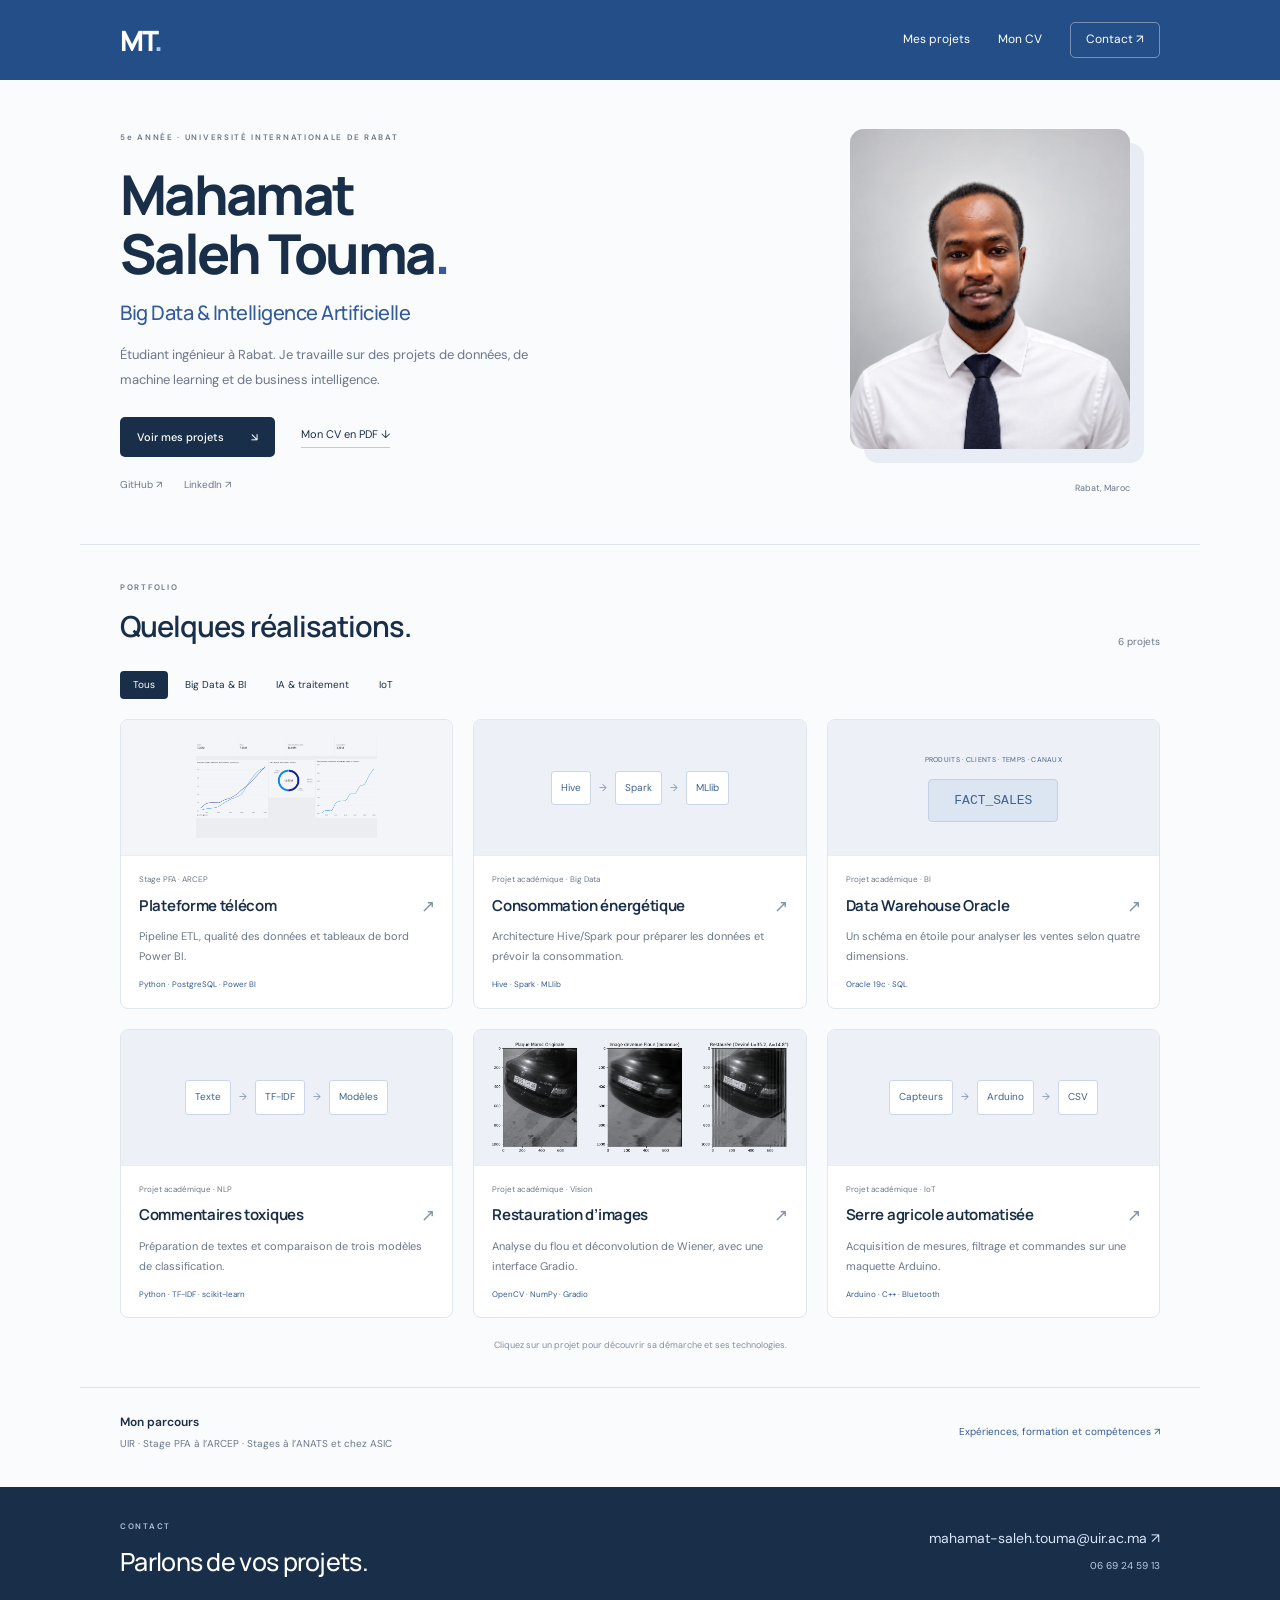
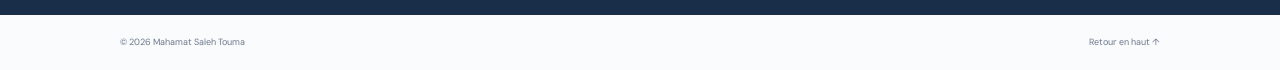
==== index.html @ 00eb1ace "Publier le portfolio Big Data et IA" ====
<!doctype html>
<html lang="fr">
<head><meta charset="utf-8"><meta name="viewport" content="width=device-width,initial-scale=1"><meta name="theme-color" content="#122e3b"><meta name="description" content="Portfolio de Mahamat Saleh Touma, élève ingénieur en 5e année Big Data et Intelligence Artificielle à l’UIR. Expériences, formation et projets en données, IA, BI et IoT."><title>Mahamat Saleh Touma | Big Data & Intelligence Artificielle</title><link rel="icon" href="data:image/svg+xml,%3Csvg xmlns='http://www.w3.org/2000/svg' viewBox='0 0 64 64'%3E%3Crect width='64' height='64' rx='14' fill='%23122e3b'/%3E%3Ctext x='32' y='43' text-anchor='middle' font-family='Arial' font-size='34' fill='%2389d4bd'%3EM%3C/text%3E%3C/svg%3E"><script src="app.js" defer></script><meta property="og:title" content="Mahamat Saleh Touma — Big Data & Intelligence Artificielle"><meta property="og:description" content="Mon parcours à l’UIR, mes expériences et mes projets en données, IA, BI et IoT."><meta property="og:type" content="website"><meta property="og:url" content="https://toumaj1.github.io/"><meta property="og:image" content="https://toumaj1.github.io/social-preview.png"><link rel="canonical" href="https://toumaj1.github.io/"><link rel="stylesheet" href="compact.css"></head><body><a class="skip" href="#contenu">Aller au contenu</a><header class="wrap"><a class="brand" href="#accueil" aria-label="Mahamat Saleh Touma, accueil">MT<span>.</span></a><button class="menu-toggle" aria-controls="navigation" aria-expanded="false">Menu ☰</button><nav id="navigation" aria-label="Navigation principale"><a href="#projets">Mes projets</a><a href="cv.html">Mon CV</a><a class="nav-contact" href="#contact">Contact ↗</a></nav></header>
<main id="contenu"><section class="hero wrap" id="accueil"><div class="hero-copy"><p class="eyebrow">5e ANNÉE · UNIVERSITÉ INTERNATIONALE DE RABAT</p><h1>Mahamat<br>Saleh Touma<span>.</span></h1><h2>Big Data & Intelligence Artificielle</h2><p class="hero-description">Étudiant ingénieur à Rabat. Je travaille sur des projets de données, de machine learning et de business intelligence.</p><div class="hero-actions"><a class="button" href="#projets">Voir mes projets <span>↘</span></a><a class="cv-download" href="cv-mahamat-saleh-touma.pdf" download>Mon CV en PDF ↓</a></div><div class="hero-social"><a href="https://github.com/toumaj1" target="_blank" rel="noopener noreferrer">GitHub ↗</a><a href="https://www.linkedin.com/in/mahamat-saleh-touma-a83767278" target="_blank" rel="noopener noreferrer">LinkedIn ↗</a></div></div><div class="hero-photo"><img src="portrait.png" alt="Portrait de Mahamat Saleh Touma" width="1130" height="1392"><span>Rabat, Maroc</span></div></section>
<section class="projects wrap" id="projets"><div class="projects-heading"><div><p class="eyebrow">PORTFOLIO</p><h2>Quelques réalisations.</h2></div><span class="project-count">6 projets</span></div><div class="filters" role="group" aria-label="Filtrer les projets"><button data-filter="all" class="active" aria-pressed="true">Tous</button><button data-filter="engineering" aria-pressed="false">Big Data & BI</button><button data-filter="ml" aria-pressed="false">IA & traitement</button><button data-filter="iot" aria-pressed="false">IoT</button></div><div class="project-grid"><article class="project-card" data-category="engineering"><button class="project-open" data-project="arcep"><div class="project-preview arcep"><img src="arcep-dashboard.png" alt="Tableau de bord Power BI du projet ARCEP" width="718" height="400" loading="lazy"></div><div class="project-copy"><p class="project-kind">Stage PFA · ARCEP</p><h3>Plateforme télécom<span aria-hidden="true">↗</span></h3><p class="project-summary">Pipeline ETL, qualité des données et tableaux de bord Power BI.</p><p class="project-tools">Python · PostgreSQL · Power BI</p></div></button></article><article class="project-card" data-category="engineering"><button class="project-open" data-project="energy"><div class="project-preview energy"><div class="project-symbol"><span>Hive</span><i>→</i><span>Spark</span><i>→</i><span>MLlib</span></div></div><div class="project-copy"><p class="project-kind">Projet académique · Big Data</p><h3>Consommation énergétique<span aria-hidden="true">↗</span></h3><p class="project-summary">Architecture Hive/Spark pour préparer les données et prévoir la consommation.</p><p class="project-tools">Hive · Spark · MLlib</p></div></button></article><article class="project-card" data-category="engineering"><button class="project-open" data-project="oracle"><div class="project-preview oracle"><div class="project-symbol oracle-symbol"><small>PRODUITS · CLIENTS · TEMPS · CANAUX</small><strong>FACT_SALES</strong></div></div><div class="project-copy"><p class="project-kind">Projet académique · BI</p><h3>Data Warehouse Oracle<span aria-hidden="true">↗</span></h3><p class="project-summary">Un schéma en étoile pour analyser les ventes selon quatre dimensions.</p><p class="project-tools">Oracle 19c · SQL</p></div></button></article><article class="project-card" data-category="ml"><button class="project-open" data-project="toxic"><div class="project-preview toxic"><div class="project-symbol"><span>Texte</span><i>→</i><span>TF-IDF</span><i>→</i><span>Modèles</span></div></div><div class="project-copy"><p class="project-kind">Projet académique · NLP</p><h3>Commentaires toxiques<span aria-hidden="true">↗</span></h3><p class="project-summary">Préparation de textes et comparaison de trois modèles de classification.</p><p class="project-tools">Python · TF-IDF · scikit-learn</p></div></button></article><article class="project-card" data-category="ml"><button class="project-open" data-project="vision"><div class="project-preview vision"><img src="vision-result.png" alt="Images originale, floutée et restaurée du notebook" width="1183" height="451" loading="lazy"></div><div class="project-copy"><p class="project-kind">Projet académique · Vision</p><h3>Restauration d’images<span aria-hidden="true">↗</span></h3><p class="project-summary">Analyse du flou et déconvolution de Wiener, avec une interface Gradio.</p><p class="project-tools">OpenCV · NumPy · Gradio</p></div></button></article><article class="project-card" data-category="iot"><button class="project-open" data-project="greenhouse"><div class="project-preview greenhouse"><div class="project-symbol"><span>Capteurs</span><i>→</i><span>Arduino</span><i>→</i><span>CSV</span></div></div><div class="project-copy"><p class="project-kind">Projet académique · IoT</p><h3>Serre agricole automatisée<span aria-hidden="true">↗</span></h3><p class="project-summary">Acquisition de mesures, filtrage et commandes sur une maquette Arduino.</p><p class="project-tools">Arduino · C++ · Bluetooth</p></div></button></article></div><p class="project-hint">Cliquez sur un projet pour découvrir sa démarche et ses technologies.</p></section>
<section class="profile-line wrap"><p><strong>Mon parcours</strong><br>UIR · Stage PFA à l’ARCEP · Stages à l’ANATS et chez ASIC</p><a href="cv.html">Expériences, formation et compétences ↗</a></section>
<section class="contact" id="contact"><div class="wrap"><div><p class="eyebrow">CONTACT</p><h2>Parlons de vos projets.</h2></div><div class="contact-details"><a class="email" href="mailto:mahamat-saleh.touma@uir.ac.ma">mahamat-saleh.touma@uir.ac.ma ↗</a><a href="tel:+212669245913">06 69 24 59 13</a></div></div></section></main><footer class="wrap"><span>© <span id="year">2026</span> Mahamat Saleh Touma</span><a href="#accueil">Retour en haut ↑</a></footer><dialog id="project-dialog" aria-labelledby="dialog-title"><div class="dialog-top"><span>FICHE PROJET</span><button id="close-dialog" aria-label="Fermer la fiche du projet">Fermer ×</button></div><div id="dialog-content"></div></dialog></body></html>
---- compact.css ----
@import url('https://fonts.googleapis.com/css2?family=DM+Sans:wght@400;500;600;700&family=Manrope:wght@400;500;600;700;800&display=swap');
:root{--ink:#192e49;--muted:#6b778b;--blue:#315b99;--line:#e0e5ed;--bg:#fafbfd}*{box-sizing:border-box}html{scroll-behavior:smooth;scroll-padding-top:30px}body{margin:0;background:var(--bg);font-family:'DM Sans',Arial,sans-serif;color:var(--ink);font-size:14px;line-height:1.65}a{color:inherit;text-decoration:none}button{font:inherit;color:inherit;cursor:pointer}button:focus-visible,a:focus-visible{outline:3px solid #80a1cf;outline-offset:5px}.wrap{max-width:1120px;padding:0 40px;margin:auto}header{height:80px;display:flex;align-items:center;justify-content:space-between;border-bottom:1px solid var(--line)}.brand{font-family:Manrope,sans-serif;font-size:28px;letter-spacing:-2px;font-weight:800}.brand span{color:var(--blue)}nav{display:flex;align-items:center;gap:28px;font-size:12px}.nav-contact{border:1px solid #cbd5e3;padding:7px 15px;border-radius:5px}a:hover{color:var(--blue)}h1,h2,h3,p{margin:0}h1,h2,h3{font-family:Manrope,Arial,sans-serif}h1{font-size:55px;letter-spacing:-2.7px;line-height:1.08;font-weight:750}h1>span{color:var(--blue)}.eyebrow{font-size:8px;font-weight:600;letter-spacing:1.7px;color:var(--muted)}.hero{display:grid;grid-template-columns:1.3fr .7fr;gap:70px;align-items:center;padding-top:49px;padding-bottom:48px}.hero .eyebrow{margin-bottom:20px}.hero h2{font-size:20px;line-height:1.5;font-weight:500;color:var(--blue);letter-spacing:-.5px;margin-top:15px}.hero-description{font-size:13px;line-height:1.9;color:var(--muted);max-width:440px;margin-top:15px}.hero-actions{display:flex;align-items:center;gap:26px;margin-top:24px}.button{background:var(--ink);color:white;display:inline-flex;gap:27px;padding:11px 17px;border-radius:5px;font-size:11px;font-weight:500}.button:hover{background:var(--blue);color:white}.cv-download{font-size:11px;border-bottom:1px solid #bfcbdc;padding-bottom:4px}.hero-social{display:flex;gap:22px;font-size:10px;color:var(--muted);margin-top:20px}.hero-photo{max-width:280px;justify-self:center;width:100%;position:relative}.hero-photo img{width:100%;height:320px;object-fit:cover;object-position:50% 31%;border-radius:14px;background:#e6e9ef;box-shadow:14px 14px 0 #e8edf5}.hero-photo>span{display:block;font-size:9px;margin-top:25px;color:var(--muted);text-align:right}.projects{padding-top:36px;padding-bottom:34px;border-top:1px solid var(--line)}.projects-heading{display:flex;justify-content:space-between;align-items:flex-end}.projects-heading .eyebrow{margin-bottom:9px}.projects h2{font-size:29px;font-weight:600;letter-spacing:-1px}.project-count{font-size:10px;color:var(--muted)}.filters{display:flex;gap:4px;margin:20px 0}.filters button{border:0;background:none;padding:6px 13px;font-size:10px;border-radius:4px}.filters button.active{background:var(--ink);color:white}.filters button:not(.active):hover{background:#e9eef6}.project-grid{display:grid;grid-template-columns:repeat(3,1fr);gap:20px}.project-card{background:white;border:1px solid #e0e6ef;border-radius:8px;overflow:hidden;transition:transform .2s,box-shadow .2s}.project-card:hover{transform:translateY(-3px);box-shadow:0 8px 24px #243c5b0b}.project-card[hidden]{display:none}.project-card>button{border:0;padding:0;background:none;width:100%;height:100%;text-align:left;display:block}.project-preview{height:136px;background:#edf1f7;display:flex;align-items:center;justify-content:center;padding:17px;border-bottom:1px solid #e9edf4}.project-preview img{display:block;width:100%;height:100%;object-fit:contain;mix-blend-mode:multiply}.project-preview.arcep{background:#f3f5f8}.project-preview.vision{padding:10px}.project-copy{padding:17px 18px 16px}.project-kind{font-size:8px;color:var(--muted);margin-bottom:8px}.project-copy h3{font-size:15px;font-weight:650;letter-spacing:-.3px;line-height:1.45;display:flex;justify-content:space-between;gap:7px}.project-copy h3>span{color:#8092ab;font-family:Arial;font-weight:400;font-size:17px}.project-summary{font-size:11px;color:var(--muted);line-height:1.8;margin-top:8px;min-height:40px}.project-tools{font-size:8px;line-height:1.7;color:var(--blue);margin-top:11px}.project-symbol{display:flex;gap:8px;align-items:center;justify-content:center;font-size:10px;width:100%;color:#41638f}.project-symbol>span{border:1px solid #cbd7e7;background:#fff;padding:8px 9px;border-radius:3px}.project-symbol>i{font-style:normal;color:#8096b2}.oracle-symbol{flex-direction:column;gap:13px}.oracle-symbol small{font-size:7px;letter-spacing:.3px}.oracle-symbol strong{font-family:monospace;font-weight:500;font-size:13px;background:#dce5f2;border:1px solid #c3d0e3;padding:10px 25px;border-radius:4px}.project-hint{font-size:9px;color:#8390a2;text-align:center;margin-top:20px}.profile-line{padding-top:23px;padding-bottom:24px;display:flex;align-items:center;justify-content:space-between;gap:30px;border-top:1px solid var(--line)}.profile-line p{font-size:10px;color:var(--muted);line-height:1.9}.profile-line strong{font-weight:600;color:var(--ink);font-size:12px}.profile-line a{font-size:10px;color:var(--blue)}.contact{background:#192e49;color:white;margin-top:10px}.contact>.wrap{padding-top:33px;padding-bottom:33px;display:flex;justify-content:space-between;align-items:center;gap:40px}.contact .eyebrow{color:#b3c5dd;margin-bottom:8px}.contact h2{font-size:25px;font-weight:500;letter-spacing:-.7px}.contact-details{display:flex;flex-direction:column;gap:8px;align-items:flex-end}.contact-details .email{font-size:14px;color:#d8e5f7}.contact-details>a:last-child{font-size:10px;color:#bbcde4}footer{padding-top:20px!important;padding-bottom:20px!important;display:flex;justify-content:space-between;font-size:9px;color:var(--muted)}.menu-toggle{display:none}.skip{position:absolute;top:-100px;background:white;padding:10px;z-index:5}.skip:focus{top:0}
dialog{width:min(780px,94vw);max-height:88vh;border:0;border-radius:9px;background:white;color:var(--ink);padding:0;box-shadow:0 20px 80px #0003}dialog::backdrop{background:#11263ec7;backdrop-filter:blur(4px)}.dialog-top{position:sticky;top:0;background:white;border-bottom:1px solid var(--line);padding:16px 26px;display:flex;justify-content:space-between;align-items:center;z-index:1}.dialog-top>span{font-size:8px;letter-spacing:1.5px}.dialog-top button{border:0;background:var(--ink);color:white;padding:6px 13px;font-size:10px;border-radius:4px}#dialog-content{padding:28px 32px 32px}#dialog-content .eyebrow{margin-bottom:14px}#dialog-content h2{font-size:27px;line-height:1.3;letter-spacing:-.8px;margin-bottom:17px}#dialog-content h3{font-size:17px;font-weight:600;letter-spacing:-.3px;margin:22px 0 8px}#dialog-content p{font-size:12px;line-height:1.9;color:#5c6c81}.tags{display:flex;flex-wrap:wrap;gap:6px}.tags span{background:#edf2f8;padding:3px 8px;font-size:9px;border-radius:3px;color:#42628a}#dialog-content .dialog-intro{margin-top:18px;font-size:13px}.dialog-flow{display:flex;flex-wrap:wrap;gap:7px;margin:20px 0}.dialog-flow span{border:1px solid var(--line);padding:6px 10px;font-size:10px}.dialog-flow span+span:before{content:'→';margin-right:8px;color:var(--blue)}#dialog-content img{width:100%;margin-top:24px}#dialog-content .note{background:#f2f5fa;border-left:2px solid #8fa9cd;padding:12px 15px;font-size:10px;margin-top:23px}.modal-open{overflow:hidden}
@media(max-width:900px){.wrap{padding-left:30px;padding-right:30px}.hero{gap:40px}.hero h1{font-size:48px}.hero-photo{max-width:245px}.hero-photo img{height:290px}.hero .eyebrow{font-size:7px}.hero h2{font-size:17px}.project-grid{gap:15px}.project-copy{padding:14px}.project-copy h3{font-size:14px}.project-summary{font-size:10px}.project-symbol{gap:5px;font-size:9px}.project-symbol>span{padding:7px}.contact-details .email{font-size:12px}}
@media(max-width:650px){html{scroll-padding-top:20px}.wrap{padding-left:23px;padding-right:23px}header{height:68px;position:relative}.brand{font-size:25px}.menu-toggle{display:block;border:0;background:none;font-size:11px}nav{display:none;position:absolute;top:67px;left:0;right:0;padding:18px 23px;background:var(--bg);border-bottom:1px solid var(--line);z-index:5;gap:20px;font-size:11px}nav.open{display:flex}.hero{grid-template-columns:1fr 108px;gap:17px;padding-top:32px;padding-bottom:29px;align-items:start}.hero-copy{display:contents}.hero .eyebrow{grid-column:1/-1;font-size:6.4px;letter-spacing:.9px;margin:0 0 1px}.hero h1{grid-column:1;grid-row:2;font-size:34px;letter-spacing:-1.5px;line-height:1.1;margin-top:3px}.hero h2{grid-column:1;grid-row:3;font-size:13px;line-height:1.6;letter-spacing:-.2px;margin:0}.hero-photo{grid-column:2;grid-row:2/4;width:108px;margin-top:0}.hero-photo img{height:132px;border-radius:9px;box-shadow:6px 6px 0 #e8edf5;object-position:50% 30%}.hero-photo>span{font-size:7px;margin-top:12px}.hero-description{grid-column:1/-1;font-size:12px;line-height:1.9;margin-top:5px}.hero-actions{grid-column:1/-1;gap:22px;margin-top:0}.hero-actions .button{font-size:10px;padding:10px 14px;gap:20px}.cv-download{font-size:10px}.hero-social{grid-column:1/-1;margin-top:0;font-size:9px;gap:20px}.projects{padding-top:27px;padding-bottom:25px}.projects h2{font-size:25px;letter-spacing:-.7px}.projects-heading .eyebrow{font-size:7px}.project-count{font-size:9px}.filters{margin:17px 0;gap:0}.filters button{font-size:8px;padding:6px 10px}.project-grid{grid-template-columns:1fr 1fr;gap:13px}.project-preview{height:93px;padding:8px}.project-copy{padding:12px 11px}.project-kind{font-size:6.5px;line-height:1.5;margin-bottom:6px}.project-copy h3{font-size:12px;line-height:1.5;letter-spacing:-.2px}.project-copy h3>span{font-size:13px}.project-summary{font-size:9px;line-height:1.7;min-height:46px;margin-top:6px}.project-tools{font-size:6.8px;margin-top:8px}.project-symbol{gap:3px;font-size:6px}.project-symbol>span{padding:6px 5px}.oracle-symbol small{font-size:4.8px;letter-spacing:0}.oracle-symbol strong{font-size:9px;padding:7px 15px}.oracle-symbol{gap:9px}.project-hint{font-size:8px;line-height:1.7}.profile-line{display:block;padding-top:20px;padding-bottom:22px}.profile-line p{font-size:9px}.profile-line a{display:block;font-size:9px;margin-top:10px}.contact>.wrap{display:block;padding-top:28px;padding-bottom:28px}.contact h2{font-size:24px}.contact .eyebrow{font-size:7px}.contact-details{align-items:flex-start;margin-top:19px;gap:9px}.contact-details .email{font-size:12px}.contact-details>a:last-child{font-size:10px}footer{font-size:8px;gap:20px}#dialog-content{padding:24px 22px}#dialog-content h2{font-size:23px}.dialog-top{padding:14px 22px}#dialog-content .eyebrow{font-size:7px}}
@media(max-width:360px){.hero{grid-template-columns:1fr 90px}.hero-photo{width:90px}.hero-photo img{height:115px}.hero h1{font-size:30px}.hero h2{font-size:12px}.wrap{padding-left:18px;padding-right:18px}.project-copy{padding:10px 9px}.project-copy h3{font-size:11px}.filters button{padding:6px 8px}}
@media(prefers-reduced-motion:reduce){html{scroll-behavior:auto}.project-card{transition:none}}
/* Bandeau bleu de navigation */
header.wrap{position:relative;isolation:isolate;color:#fff;border-bottom:0}
header.wrap::before{content:"";position:absolute;inset:0 auto 0 50%;width:100vw;transform:translateX(-50%);background:#244e87;z-index:-1;pointer-events:none}
header .brand span{color:#a9c9f4}
header nav a:hover,header .brand:hover{color:#c4dcff}
header .nav-contact{border-color:#ffffff60}
header .nav-contact:hover{background:#ffffff12;color:#fff}
header .menu-toggle{color:#fff}
@media(max-width:650px){header nav{background:#244e87;border-bottom-color:#ffffff30}}
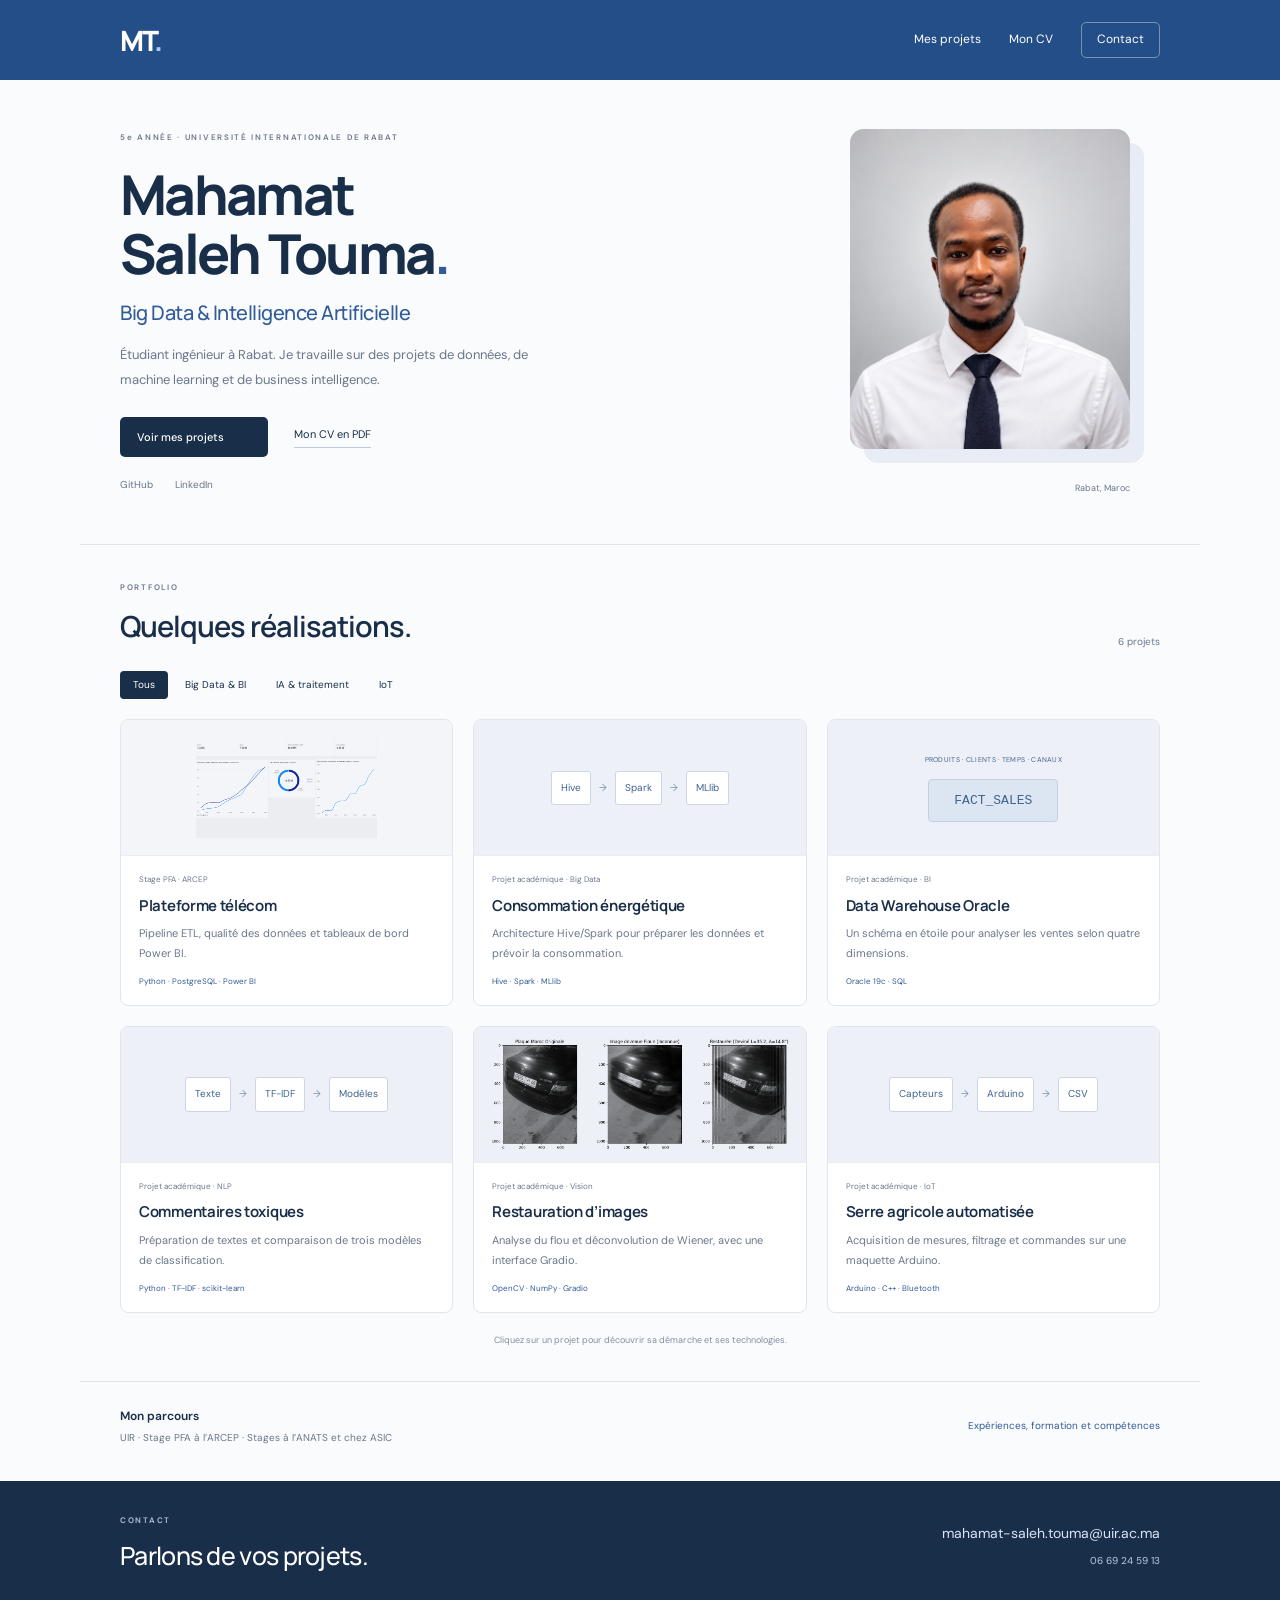
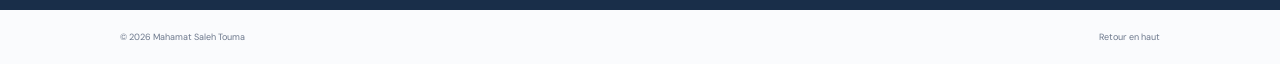
==== commit 5ee9019a: "Retirer les flèches des liens et boutons" ====
--- a/index.html
+++ b/index.html
@@ -1,7 +1,7 @@
 <!doctype html>
 <html lang="fr">
-<head><meta charset="utf-8"><meta name="viewport" content="width=device-width,initial-scale=1"><meta name="theme-color" content="#122e3b"><meta name="description" content="Portfolio de Mahamat Saleh Touma, élève ingénieur en 5e année Big Data et Intelligence Artificielle à l’UIR. Expériences, formation et projets en données, IA, BI et IoT."><title>Mahamat Saleh Touma | Big Data & Intelligence Artificielle</title><link rel="icon" href="data:image/svg+xml,%3Csvg xmlns='http://www.w3.org/2000/svg' viewBox='0 0 64 64'%3E%3Crect width='64' height='64' rx='14' fill='%23122e3b'/%3E%3Ctext x='32' y='43' text-anchor='middle' font-family='Arial' font-size='34' fill='%2389d4bd'%3EM%3C/text%3E%3C/svg%3E"><script src="app.js" defer></script><meta property="og:title" content="Mahamat Saleh Touma — Big Data & Intelligence Artificielle"><meta property="og:description" content="Mon parcours à l’UIR, mes expériences et mes projets en données, IA, BI et IoT."><meta property="og:type" content="website"><meta property="og:url" content="https://toumaj1.github.io/"><meta property="og:image" content="https://toumaj1.github.io/social-preview.png"><link rel="canonical" href="https://toumaj1.github.io/"><link rel="stylesheet" href="compact.css"></head><body><a class="skip" href="#contenu">Aller au contenu</a><header class="wrap"><a class="brand" href="#accueil" aria-label="Mahamat Saleh Touma, accueil">MT<span>.</span></a><button class="menu-toggle" aria-controls="navigation" aria-expanded="false">Menu ☰</button><nav id="navigation" aria-label="Navigation principale"><a href="#projets">Mes projets</a><a href="cv.html">Mon CV</a><a class="nav-contact" href="#contact">Contact ↗</a></nav></header>
-<main id="contenu"><section class="hero wrap" id="accueil"><div class="hero-copy"><p class="eyebrow">5e ANNÉE · UNIVERSITÉ INTERNATIONALE DE RABAT</p><h1>Mahamat<br>Saleh Touma<span>.</span></h1><h2>Big Data & Intelligence Artificielle</h2><p class="hero-description">Étudiant ingénieur à Rabat. Je travaille sur des projets de données, de machine learning et de business intelligence.</p><div class="hero-actions"><a class="button" href="#projets">Voir mes projets <span>↘</span></a><a class="cv-download" href="cv-mahamat-saleh-touma.pdf" download>Mon CV en PDF ↓</a></div><div class="hero-social"><a href="https://github.com/toumaj1" target="_blank" rel="noopener noreferrer">GitHub ↗</a><a href="https://www.linkedin.com/in/mahamat-saleh-touma-a83767278" target="_blank" rel="noopener noreferrer">LinkedIn ↗</a></div></div><div class="hero-photo"><img src="portrait.png" alt="Portrait de Mahamat Saleh Touma" width="1130" height="1392"><span>Rabat, Maroc</span></div></section>
-<section class="projects wrap" id="projets"><div class="projects-heading"><div><p class="eyebrow">PORTFOLIO</p><h2>Quelques réalisations.</h2></div><span class="project-count">6 projets</span></div><div class="filters" role="group" aria-label="Filtrer les projets"><button data-filter="all" class="active" aria-pressed="true">Tous</button><button data-filter="engineering" aria-pressed="false">Big Data & BI</button><button data-filter="ml" aria-pressed="false">IA & traitement</button><button data-filter="iot" aria-pressed="false">IoT</button></div><div class="project-grid"><article class="project-card" data-category="engineering"><button class="project-open" data-project="arcep"><div class="project-preview arcep"><img src="arcep-dashboard.png" alt="Tableau de bord Power BI du projet ARCEP" width="718" height="400" loading="lazy"></div><div class="project-copy"><p class="project-kind">Stage PFA · ARCEP</p><h3>Plateforme télécom<span aria-hidden="true">↗</span></h3><p class="project-summary">Pipeline ETL, qualité des données et tableaux de bord Power BI.</p><p class="project-tools">Python · PostgreSQL · Power BI</p></div></button></article><article class="project-card" data-category="engineering"><button class="project-open" data-project="energy"><div class="project-preview energy"><div class="project-symbol"><span>Hive</span><i>→</i><span>Spark</span><i>→</i><span>MLlib</span></div></div><div class="project-copy"><p class="project-kind">Projet académique · Big Data</p><h3>Consommation énergétique<span aria-hidden="true">↗</span></h3><p class="project-summary">Architecture Hive/Spark pour préparer les données et prévoir la consommation.</p><p class="project-tools">Hive · Spark · MLlib</p></div></button></article><article class="project-card" data-category="engineering"><button class="project-open" data-project="oracle"><div class="project-preview oracle"><div class="project-symbol oracle-symbol"><small>PRODUITS · CLIENTS · TEMPS · CANAUX</small><strong>FACT_SALES</strong></div></div><div class="project-copy"><p class="project-kind">Projet académique · BI</p><h3>Data Warehouse Oracle<span aria-hidden="true">↗</span></h3><p class="project-summary">Un schéma en étoile pour analyser les ventes selon quatre dimensions.</p><p class="project-tools">Oracle 19c · SQL</p></div></button></article><article class="project-card" data-category="ml"><button class="project-open" data-project="toxic"><div class="project-preview toxic"><div class="project-symbol"><span>Texte</span><i>→</i><span>TF-IDF</span><i>→</i><span>Modèles</span></div></div><div class="project-copy"><p class="project-kind">Projet académique · NLP</p><h3>Commentaires toxiques<span aria-hidden="true">↗</span></h3><p class="project-summary">Préparation de textes et comparaison de trois modèles de classification.</p><p class="project-tools">Python · TF-IDF · scikit-learn</p></div></button></article><article class="project-card" data-category="ml"><button class="project-open" data-project="vision"><div class="project-preview vision"><img src="vision-result.png" alt="Images originale, floutée et restaurée du notebook" width="1183" height="451" loading="lazy"></div><div class="project-copy"><p class="project-kind">Projet académique · Vision</p><h3>Restauration d’images<span aria-hidden="true">↗</span></h3><p class="project-summary">Analyse du flou et déconvolution de Wiener, avec une interface Gradio.</p><p class="project-tools">OpenCV · NumPy · Gradio</p></div></button></article><article class="project-card" data-category="iot"><button class="project-open" data-project="greenhouse"><div class="project-preview greenhouse"><div class="project-symbol"><span>Capteurs</span><i>→</i><span>Arduino</span><i>→</i><span>CSV</span></div></div><div class="project-copy"><p class="project-kind">Projet académique · IoT</p><h3>Serre agricole automatisée<span aria-hidden="true">↗</span></h3><p class="project-summary">Acquisition de mesures, filtrage et commandes sur une maquette Arduino.</p><p class="project-tools">Arduino · C++ · Bluetooth</p></div></button></article></div><p class="project-hint">Cliquez sur un projet pour découvrir sa démarche et ses technologies.</p></section>
-<section class="profile-line wrap"><p><strong>Mon parcours</strong><br>UIR · Stage PFA à l’ARCEP · Stages à l’ANATS et chez ASIC</p><a href="cv.html">Expériences, formation et compétences ↗</a></section>
-<section class="contact" id="contact"><div class="wrap"><div><p class="eyebrow">CONTACT</p><h2>Parlons de vos projets.</h2></div><div class="contact-details"><a class="email" href="mailto:mahamat-saleh.touma@uir.ac.ma">mahamat-saleh.touma@uir.ac.ma ↗</a><a href="tel:+212669245913">06 69 24 59 13</a></div></div></section></main><footer class="wrap"><span>© <span id="year">2026</span> Mahamat Saleh Touma</span><a href="#accueil">Retour en haut ↑</a></footer><dialog id="project-dialog" aria-labelledby="dialog-title"><div class="dialog-top"><span>FICHE PROJET</span><button id="close-dialog" aria-label="Fermer la fiche du projet">Fermer ×</button></div><div id="dialog-content"></div></dialog></body></html>+<head><meta charset="utf-8"><meta name="viewport" content="width=device-width,initial-scale=1"><meta name="theme-color" content="#122e3b"><meta name="description" content="Portfolio de Mahamat Saleh Touma, élève ingénieur en 5e année Big Data et Intelligence Artificielle à l’UIR. Expériences, formation et projets en données, IA, BI et IoT."><title>Mahamat Saleh Touma | Big Data & Intelligence Artificielle</title><link rel="icon" href="data:image/svg+xml,%3Csvg xmlns='http://www.w3.org/2000/svg' viewBox='0 0 64 64'%3E%3Crect width='64' height='64' rx='14' fill='%23122e3b'/%3E%3Ctext x='32' y='43' text-anchor='middle' font-family='Arial' font-size='34' fill='%2389d4bd'%3EM%3C/text%3E%3C/svg%3E"><script src="app.js" defer></script><meta property="og:title" content="Mahamat Saleh Touma — Big Data & Intelligence Artificielle"><meta property="og:description" content="Mon parcours à l’UIR, mes expériences et mes projets en données, IA, BI et IoT."><meta property="og:type" content="website"><meta property="og:url" content="https://toumaj1.github.io/"><meta property="og:image" content="https://toumaj1.github.io/social-preview.png"><link rel="canonical" href="https://toumaj1.github.io/"><link rel="stylesheet" href="compact.css"></head><body><a class="skip" href="#contenu">Aller au contenu</a><header class="wrap"><a class="brand" href="#accueil" aria-label="Mahamat Saleh Touma, accueil">MT<span>.</span></a><button class="menu-toggle" aria-controls="navigation" aria-expanded="false">Menu ☰</button><nav id="navigation" aria-label="Navigation principale"><a href="#projets">Mes projets</a><a href="cv.html">Mon CV</a><a class="nav-contact" href="#contact">Contact </a></nav></header>
+<main id="contenu"><section class="hero wrap" id="accueil"><div class="hero-copy"><p class="eyebrow">5e ANNÉE · UNIVERSITÉ INTERNATIONALE DE RABAT</p><h1>Mahamat<br>Saleh Touma<span>.</span></h1><h2>Big Data & Intelligence Artificielle</h2><p class="hero-description">Étudiant ingénieur à Rabat. Je travaille sur des projets de données, de machine learning et de business intelligence.</p><div class="hero-actions"><a class="button" href="#projets">Voir mes projets <span></span></a><a class="cv-download" href="cv-mahamat-saleh-touma.pdf" download>Mon CV en PDF </a></div><div class="hero-social"><a href="https://github.com/toumaj1" target="_blank" rel="noopener noreferrer">GitHub </a><a href="https://www.linkedin.com/in/mahamat-saleh-touma-a83767278" target="_blank" rel="noopener noreferrer">LinkedIn </a></div></div><div class="hero-photo"><img src="portrait.png" alt="Portrait de Mahamat Saleh Touma" width="1130" height="1392"><span>Rabat, Maroc</span></div></section>
+<section class="projects wrap" id="projets"><div class="projects-heading"><div><p class="eyebrow">PORTFOLIO</p><h2>Quelques réalisations.</h2></div><span class="project-count">6 projets</span></div><div class="filters" role="group" aria-label="Filtrer les projets"><button data-filter="all" class="active" aria-pressed="true">Tous</button><button data-filter="engineering" aria-pressed="false">Big Data & BI</button><button data-filter="ml" aria-pressed="false">IA & traitement</button><button data-filter="iot" aria-pressed="false">IoT</button></div><div class="project-grid"><article class="project-card" data-category="engineering"><button class="project-open" data-project="arcep"><div class="project-preview arcep"><img src="arcep-dashboard.png" alt="Tableau de bord Power BI du projet ARCEP" width="718" height="400" loading="lazy"></div><div class="project-copy"><p class="project-kind">Stage PFA · ARCEP</p><h3>Plateforme télécom<span aria-hidden="true"></span></h3><p class="project-summary">Pipeline ETL, qualité des données et tableaux de bord Power BI.</p><p class="project-tools">Python · PostgreSQL · Power BI</p></div></button></article><article class="project-card" data-category="engineering"><button class="project-open" data-project="energy"><div class="project-preview energy"><div class="project-symbol"><span>Hive</span><i>→</i><span>Spark</span><i>→</i><span>MLlib</span></div></div><div class="project-copy"><p class="project-kind">Projet académique · Big Data</p><h3>Consommation énergétique<span aria-hidden="true"></span></h3><p class="project-summary">Architecture Hive/Spark pour préparer les données et prévoir la consommation.</p><p class="project-tools">Hive · Spark · MLlib</p></div></button></article><article class="project-card" data-category="engineering"><button class="project-open" data-project="oracle"><div class="project-preview oracle"><div class="project-symbol oracle-symbol"><small>PRODUITS · CLIENTS · TEMPS · CANAUX</small><strong>FACT_SALES</strong></div></div><div class="project-copy"><p class="project-kind">Projet académique · BI</p><h3>Data Warehouse Oracle<span aria-hidden="true"></span></h3><p class="project-summary">Un schéma en étoile pour analyser les ventes selon quatre dimensions.</p><p class="project-tools">Oracle 19c · SQL</p></div></button></article><article class="project-card" data-category="ml"><button class="project-open" data-project="toxic"><div class="project-preview toxic"><div class="project-symbol"><span>Texte</span><i>→</i><span>TF-IDF</span><i>→</i><span>Modèles</span></div></div><div class="project-copy"><p class="project-kind">Projet académique · NLP</p><h3>Commentaires toxiques<span aria-hidden="true"></span></h3><p class="project-summary">Préparation de textes et comparaison de trois modèles de classification.</p><p class="project-tools">Python · TF-IDF · scikit-learn</p></div></button></article><article class="project-card" data-category="ml"><button class="project-open" data-project="vision"><div class="project-preview vision"><img src="vision-result.png" alt="Images originale, floutée et restaurée du notebook" width="1183" height="451" loading="lazy"></div><div class="project-copy"><p class="project-kind">Projet académique · Vision</p><h3>Restauration d’images<span aria-hidden="true"></span></h3><p class="project-summary">Analyse du flou et déconvolution de Wiener, avec une interface Gradio.</p><p class="project-tools">OpenCV · NumPy · Gradio</p></div></button></article><article class="project-card" data-category="iot"><button class="project-open" data-project="greenhouse"><div class="project-preview greenhouse"><div class="project-symbol"><span>Capteurs</span><i>→</i><span>Arduino</span><i>→</i><span>CSV</span></div></div><div class="project-copy"><p class="project-kind">Projet académique · IoT</p><h3>Serre agricole automatisée<span aria-hidden="true"></span></h3><p class="project-summary">Acquisition de mesures, filtrage et commandes sur une maquette Arduino.</p><p class="project-tools">Arduino · C++ · Bluetooth</p></div></button></article></div><p class="project-hint">Cliquez sur un projet pour découvrir sa démarche et ses technologies.</p></section>
+<section class="profile-line wrap"><p><strong>Mon parcours</strong><br>UIR · Stage PFA à l’ARCEP · Stages à l’ANATS et chez ASIC</p><a href="cv.html">Expériences, formation et compétences </a></section>
+<section class="contact" id="contact"><div class="wrap"><div><p class="eyebrow">CONTACT</p><h2>Parlons de vos projets.</h2></div><div class="contact-details"><a class="email" href="mailto:mahamat-saleh.touma@uir.ac.ma">mahamat-saleh.touma@uir.ac.ma </a><a href="tel:+212669245913">06 69 24 59 13</a></div></div></section></main><footer class="wrap"><span>© <span id="year">2026</span> Mahamat Saleh Touma</span><a href="#accueil">Retour en haut </a></footer><dialog id="project-dialog" aria-labelledby="dialog-title"><div class="dialog-top"><span>FICHE PROJET</span><button id="close-dialog" aria-label="Fermer la fiche du projet">Fermer ×</button></div><div id="dialog-content"></div></dialog></body></html>
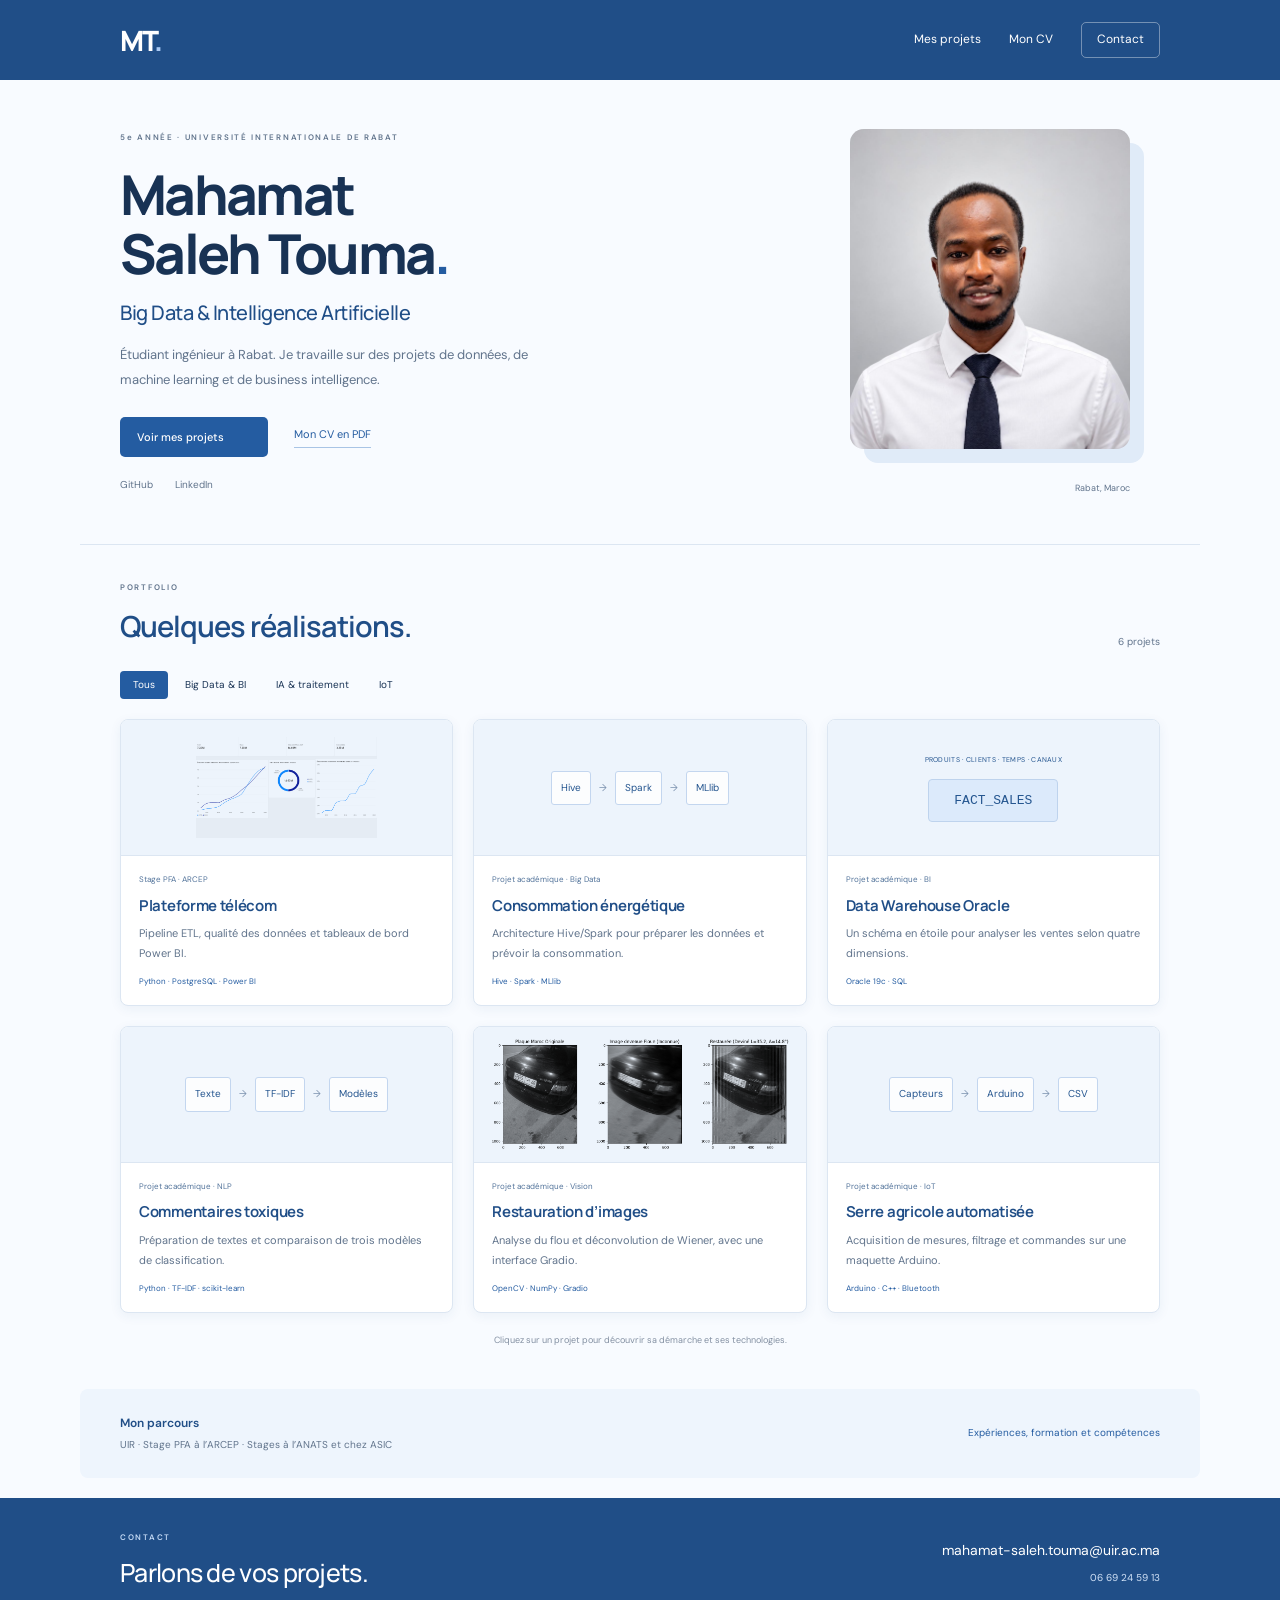
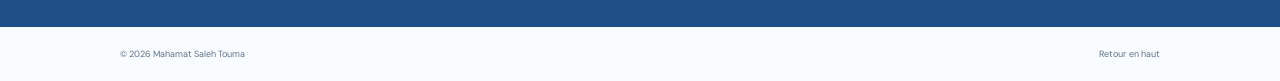
==== commit 352052e1: "Actualiser le cache des couleurs" ====
--- a/index.html
+++ b/index.html
@@ -1,6 +1,6 @@
 <!doctype html>
 <html lang="fr">
-<head><meta charset="utf-8"><meta name="viewport" content="width=device-width,initial-scale=1"><meta name="theme-color" content="#122e3b"><meta name="description" content="Portfolio de Mahamat Saleh Touma, élève ingénieur en 5e année Big Data et Intelligence Artificielle à l’UIR. Expériences, formation et projets en données, IA, BI et IoT."><title>Mahamat Saleh Touma | Big Data & Intelligence Artificielle</title><link rel="icon" href="data:image/svg+xml,%3Csvg xmlns='http://www.w3.org/2000/svg' viewBox='0 0 64 64'%3E%3Crect width='64' height='64' rx='14' fill='%23122e3b'/%3E%3Ctext x='32' y='43' text-anchor='middle' font-family='Arial' font-size='34' fill='%2389d4bd'%3EM%3C/text%3E%3C/svg%3E"><script src="app.js" defer></script><meta property="og:title" content="Mahamat Saleh Touma — Big Data & Intelligence Artificielle"><meta property="og:description" content="Mon parcours à l’UIR, mes expériences et mes projets en données, IA, BI et IoT."><meta property="og:type" content="website"><meta property="og:url" content="https://toumaj1.github.io/"><meta property="og:image" content="https://toumaj1.github.io/social-preview.png"><link rel="canonical" href="https://toumaj1.github.io/"><link rel="stylesheet" href="compact.css"></head><body><a class="skip" href="#contenu">Aller au contenu</a><header class="wrap"><a class="brand" href="#accueil" aria-label="Mahamat Saleh Touma, accueil">MT<span>.</span></a><button class="menu-toggle" aria-controls="navigation" aria-expanded="false">Menu ☰</button><nav id="navigation" aria-label="Navigation principale"><a href="#projets">Mes projets</a><a href="cv.html">Mon CV</a><a class="nav-contact" href="#contact">Contact </a></nav></header>
+<head><meta charset="utf-8"><meta name="viewport" content="width=device-width,initial-scale=1"><meta name="theme-color" content="#122e3b"><meta name="description" content="Portfolio de Mahamat Saleh Touma, élève ingénieur en 5e année Big Data et Intelligence Artificielle à l’UIR. Expériences, formation et projets en données, IA, BI et IoT."><title>Mahamat Saleh Touma | Big Data & Intelligence Artificielle</title><link rel="icon" href="data:image/svg+xml,%3Csvg xmlns='http://www.w3.org/2000/svg' viewBox='0 0 64 64'%3E%3Crect width='64' height='64' rx='14' fill='%23122e3b'/%3E%3Ctext x='32' y='43' text-anchor='middle' font-family='Arial' font-size='34' fill='%2389d4bd'%3EM%3C/text%3E%3C/svg%3E"><script src="app.js" defer></script><meta property="og:title" content="Mahamat Saleh Touma — Big Data & Intelligence Artificielle"><meta property="og:description" content="Mon parcours à l’UIR, mes expériences et mes projets en données, IA, BI et IoT."><meta property="og:type" content="website"><meta property="og:url" content="https://toumaj1.github.io/"><meta property="og:image" content="https://toumaj1.github.io/social-preview.png"><link rel="canonical" href="https://toumaj1.github.io/"><link rel="stylesheet" href="compact.css?v=20261024-blue"></head><body><a class="skip" href="#contenu">Aller au contenu</a><header class="wrap"><a class="brand" href="#accueil" aria-label="Mahamat Saleh Touma, accueil">MT<span>.</span></a><button class="menu-toggle" aria-controls="navigation" aria-expanded="false">Menu ☰</button><nav id="navigation" aria-label="Navigation principale"><a href="#projets">Mes projets</a><a href="cv.html">Mon CV</a><a class="nav-contact" href="#contact">Contact </a></nav></header>
 <main id="contenu"><section class="hero wrap" id="accueil"><div class="hero-copy"><p class="eyebrow">5e ANNÉE · UNIVERSITÉ INTERNATIONALE DE RABAT</p><h1>Mahamat<br>Saleh Touma<span>.</span></h1><h2>Big Data & Intelligence Artificielle</h2><p class="hero-description">Étudiant ingénieur à Rabat. Je travaille sur des projets de données, de machine learning et de business intelligence.</p><div class="hero-actions"><a class="button" href="#projets">Voir mes projets <span></span></a><a class="cv-download" href="cv-mahamat-saleh-touma.pdf" download>Mon CV en PDF </a></div><div class="hero-social"><a href="https://github.com/toumaj1" target="_blank" rel="noopener noreferrer">GitHub </a><a href="https://www.linkedin.com/in/mahamat-saleh-touma-a83767278" target="_blank" rel="noopener noreferrer">LinkedIn </a></div></div><div class="hero-photo"><img src="portrait.png" alt="Portrait de Mahamat Saleh Touma" width="1130" height="1392"><span>Rabat, Maroc</span></div></section>
 <section class="projects wrap" id="projets"><div class="projects-heading"><div><p class="eyebrow">PORTFOLIO</p><h2>Quelques réalisations.</h2></div><span class="project-count">6 projets</span></div><div class="filters" role="group" aria-label="Filtrer les projets"><button data-filter="all" class="active" aria-pressed="true">Tous</button><button data-filter="engineering" aria-pressed="false">Big Data & BI</button><button data-filter="ml" aria-pressed="false">IA & traitement</button><button data-filter="iot" aria-pressed="false">IoT</button></div><div class="project-grid"><article class="project-card" data-category="engineering"><button class="project-open" data-project="arcep"><div class="project-preview arcep"><img src="arcep-dashboard.png" alt="Tableau de bord Power BI du projet ARCEP" width="718" height="400" loading="lazy"></div><div class="project-copy"><p class="project-kind">Stage PFA · ARCEP</p><h3>Plateforme télécom<span aria-hidden="true"></span></h3><p class="project-summary">Pipeline ETL, qualité des données et tableaux de bord Power BI.</p><p class="project-tools">Python · PostgreSQL · Power BI</p></div></button></article><article class="project-card" data-category="engineering"><button class="project-open" data-project="energy"><div class="project-preview energy"><div class="project-symbol"><span>Hive</span><i>→</i><span>Spark</span><i>→</i><span>MLlib</span></div></div><div class="project-copy"><p class="project-kind">Projet académique · Big Data</p><h3>Consommation énergétique<span aria-hidden="true"></span></h3><p class="project-summary">Architecture Hive/Spark pour préparer les données et prévoir la consommation.</p><p class="project-tools">Hive · Spark · MLlib</p></div></button></article><article class="project-card" data-category="engineering"><button class="project-open" data-project="oracle"><div class="project-preview oracle"><div class="project-symbol oracle-symbol"><small>PRODUITS · CLIENTS · TEMPS · CANAUX</small><strong>FACT_SALES</strong></div></div><div class="project-copy"><p class="project-kind">Projet académique · BI</p><h3>Data Warehouse Oracle<span aria-hidden="true"></span></h3><p class="project-summary">Un schéma en étoile pour analyser les ventes selon quatre dimensions.</p><p class="project-tools">Oracle 19c · SQL</p></div></button></article><article class="project-card" data-category="ml"><button class="project-open" data-project="toxic"><div class="project-preview toxic"><div class="project-symbol"><span>Texte</span><i>→</i><span>TF-IDF</span><i>→</i><span>Modèles</span></div></div><div class="project-copy"><p class="project-kind">Projet académique · NLP</p><h3>Commentaires toxiques<span aria-hidden="true"></span></h3><p class="project-summary">Préparation de textes et comparaison de trois modèles de classification.</p><p class="project-tools">Python · TF-IDF · scikit-learn</p></div></button></article><article class="project-card" data-category="ml"><button class="project-open" data-project="vision"><div class="project-preview vision"><img src="vision-result.png" alt="Images originale, floutée et restaurée du notebook" width="1183" height="451" loading="lazy"></div><div class="project-copy"><p class="project-kind">Projet académique · Vision</p><h3>Restauration d’images<span aria-hidden="true"></span></h3><p class="project-summary">Analyse du flou et déconvolution de Wiener, avec une interface Gradio.</p><p class="project-tools">OpenCV · NumPy · Gradio</p></div></button></article><article class="project-card" data-category="iot"><button class="project-open" data-project="greenhouse"><div class="project-preview greenhouse"><div class="project-symbol"><span>Capteurs</span><i>→</i><span>Arduino</span><i>→</i><span>CSV</span></div></div><div class="project-copy"><p class="project-kind">Projet académique · IoT</p><h3>Serre agricole automatisée<span aria-hidden="true"></span></h3><p class="project-summary">Acquisition de mesures, filtrage et commandes sur une maquette Arduino.</p><p class="project-tools">Arduino · C++ · Bluetooth</p></div></button></article></div><p class="project-hint">Cliquez sur un projet pour découvrir sa démarche et ses technologies.</p></section>
 <section class="profile-line wrap"><p><strong>Mon parcours</strong><br>UIR · Stage PFA à l’ARCEP · Stages à l’ANATS et chez ASIC</p><a href="cv.html">Expériences, formation et compétences </a></section>
--- a/compact.css
+++ b/compact.css
@@ -14,3 +14,22 @@
 header .nav-contact:hover{background:#ffffff12;color:#fff}
 header .menu-toggle{color:#fff}
 @media(max-width:650px){header nav{background:#244e87;border-bottom-color:#ffffff30}}
+/* Palette bleue harmonisée */
+:root{--ink:#183254;--muted:#61748c;--blue:#245ca1;--line:#dce6f2;--bg:#f8fbff}
+header.wrap::before{background:#204e87}
+.hero h2,.projects h2,.project-copy h3,.profile-line strong{color:#204e87}
+.button,.filters button.active,.dialog-top button{background:#245ca1}
+.button:hover,.dialog-top button:hover{background:#194879}
+.cv-download{color:#245ca1;border-bottom-color:#a8c4e5}
+.hero-photo img{box-shadow:14px 14px 0 #e0ebf8}
+.project-card{border-color:#dce6f2;box-shadow:0 3px 12px #234f8010}
+.project-card:hover{border-color:#a9c4e5;box-shadow:0 10px 28px #234f8018}
+.project-preview,.project-preview.arcep,.project-preview.vision{background:#edf4fc;border-bottom-color:#dce6f2}
+.project-symbol{color:#24558f}.project-symbol>span{border-color:#c3d6ef;background:#ffffffdb}
+.oracle-symbol strong{background:#dceafb;border-color:#bed3ed;color:#24558f}
+.project-kind{color:#52739a}.project-tools{color:#245ca1}
+.filters button:not(.active):hover{background:#e4effb}
+.profile-line{background:#eef5fd;border-radius:8px;border-top:0;margin-top:8px;margin-bottom:20px}
+.contact{background:#204e87}.contact .eyebrow{color:#c4daf5}.contact-details .email{color:#fff}.contact-details>a:last-child{color:#d4e4f8}
+.tags span{background:#eaf3ff;color:#24558f}#dialog-content h2,#dialog-content h3{color:#204e87}
+@media(max-width:650px){.hero-photo img{box-shadow:6px 6px 0 #e0ebf8}}
